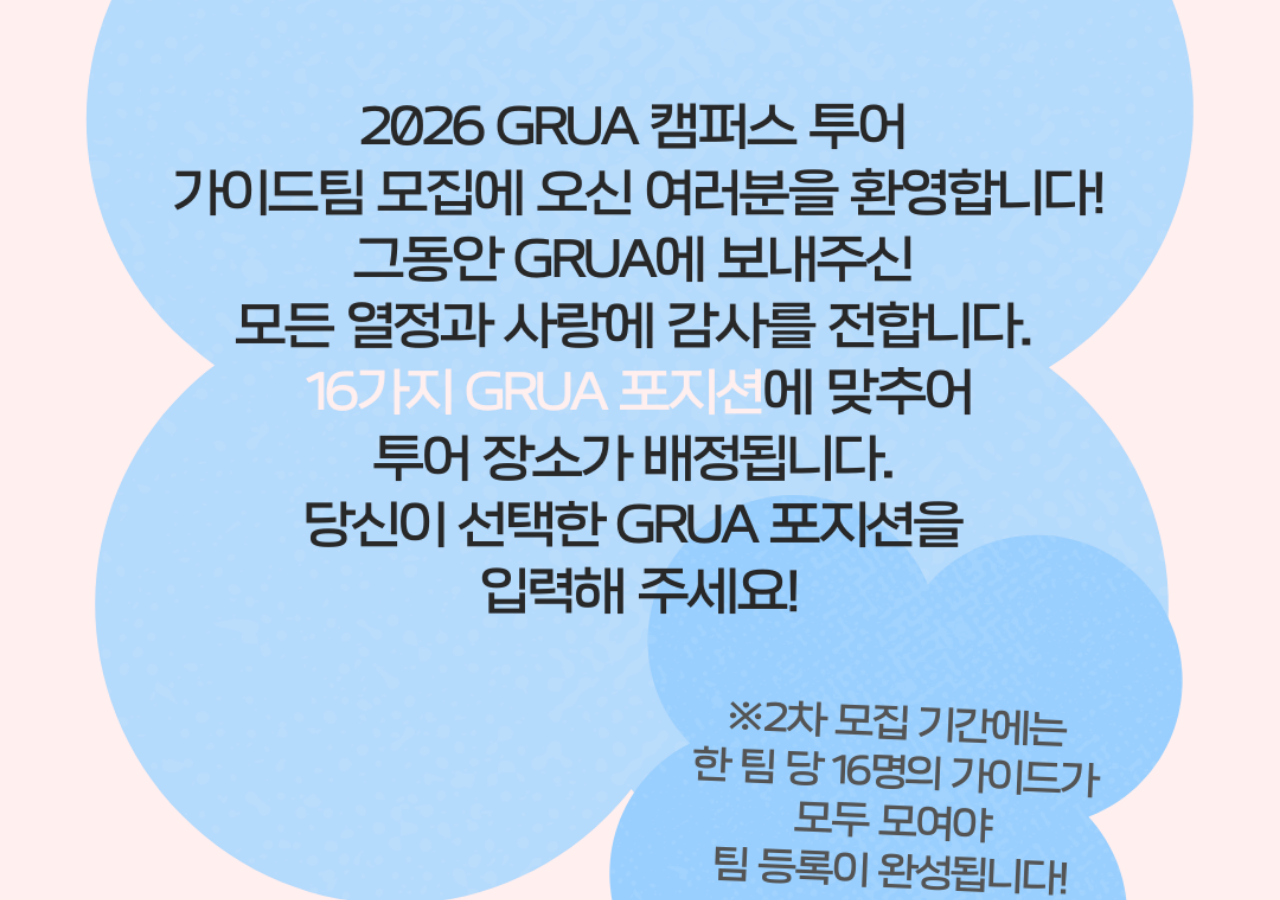
==== index.html @ ca91fb46 "Update index.html" ====
<!DOCTYPE html>
<html lang="ko">
<head>
  <meta charset="UTF-8" />
  <meta name="viewport" content="width=device-width, initial-scale=1.0" />
  <title>2026 GRUA 캠퍼스 투어 가이드팀 모집</title>
  <link rel="stylesheet" href="./assets/style.css" />
</head>
<body class="intro-body">
  <main class="intro-page">
    <img
      id="introImage"
      src="./assets/intro-image.png"
      alt="2026 GRUA 캠퍼스 투어 가이드팀 모집"
      class="intro-image"
    />
  </main>

  <script>
    const introImage = document.getElementById("introImage");
    if (introImage) {
      introImage.addEventListener("click", () => {
        window.location.href = "./index.html";
      });
    }
  </script>
</body>
</html>
---- assets/style.css ----
* {
  box-sizing: border-box;
}

body {
  margin: 0;
  font-family: "Apple SD Gothic Neo", "Noto Sans KR", sans-serif;
  background: #f7f4ef;
  color: #2f2a25;
}

.hidden {
  display: none !important;
}

/* INTRO */
.intro-image-page {
  min-height: 100vh;
  position: relative;
  background: #111;
  display: flex;
  align-items: center;
  justify-content: center;
  overflow: hidden;
}

.intro-image {
  width: 100%;
  height: 100vh;
  object-fit: cover;
  display: block;
}

.clickable-intro {
  cursor: pointer;
}

/* MAIN */
.page {
  max-width: 1180px;
  margin: 0 auto;
  padding: 40px 20px 80px;
}

.hero {
  text-align: center;
  margin-bottom: 28px;
  padding: 36px 20px;
  background: #fffaf3;
  border: 1px solid #e4d9ca;
  border-radius: 24px;
}

.eyebrow {
  margin: 0 0 10px;
  font-size: 12px;
  letter-spacing: 0.18em;
  color: #8b6f52;
}

.hero h1 {
  margin: 0 0 12px;
  font-size: 36px;
  line-height: 1.2;
}

.hero-desc {
  margin: 0;
  line-height: 1.7;
  color: #5f5348;
}

.layout {
  display: grid;
  gap: 20px;
}

.card {
  background: #fff;
  border: 1px solid #e7ddd1;
  border-radius: 22px;
  padding: 24px;
  box-shadow: 0 10px 25px rgba(60, 40, 10, 0.04);
}

.card h2 {
  margin: 0 0 14px;
  font-size: 22px;
}

.section-desc {
  margin: 0 0 16px;
  color: #6a5d52;
}

.form-row {
  display: flex;
  flex-direction: column;
  gap: 8px;
  margin-bottom: 14px;
}

.form-row label {
  font-size: 14px;
  font-weight: 600;
}

.form-row input {
  width: 100%;
  border: 1px solid #d7c9b8;
  border-radius: 14px;
  padding: 14px 16px;
  font-size: 16px;
  background: #fffcf8;
}

.primary-btn {
  width: 100%;
  border: none;
  border-radius: 14px;
  padding: 14px 16px;
  font-size: 16px;
  font-weight: 700;
  background: #6f4d38;
  color: #fff;
  cursor: pointer;
  transition: 0.2s ease;
}

.primary-btn:hover {
  transform: translateY(-1px);
  opacity: 0.95;
}

.type-info {
  margin-top: 14px;
  padding: 14px;
  border-radius: 16px;
  background: #faf3e8;
  border: 1px solid #eadcc8;
}

.message-box {
  min-height: 28px;
  margin-top: 14px;
  font-size: 15px;
  line-height: 1.5;
}

.message-box.success {
  color: #1f6b46;
}

.message-box.error {
  color: #a23131;
}

.message-box.info {
  color: #6a4d2e;
}

.map-wrap {
  position: relative;
  width: 100%;
  max-width: 980px;
  margin: 0 auto;
  border-radius: 22px;
  overflow: hidden;
  border: 1px solid #e3d7c8;
  background: #f3ecdf;
}

.campus-map {
  display: block;
  width: 100%;
  height: auto;
}

#mapPoints {
  position: absolute;
  inset: 0;
}

.map-point {
  position: absolute;
  width: 22px;
  height: 22px;
  border: none;
  border-radius: 999px;
  background: rgba(111, 77, 56, 0.92);
  box-shadow:
    0 0 0 6px rgba(111, 77, 56, 0.16),
    0 0 0 12px rgba(111, 77, 56, 0.08);
  cursor: pointer;
  transform: translate(-50%, -50%);
  transition: transform 0.2s ease, box-shadow 0.2s ease;
}

.map-point::after {
  content: "";
  position: absolute;
  inset: 5px;
  border-radius: 999px;
  background: #fff7ef;
}

.map-point:hover {
  transform: translate(-50%, -50%) scale(1.08);
}

.map-point.active-correct {
  background: rgba(34, 116, 76, 0.95);
  box-shadow:
    0 0 0 8px rgba(34, 116, 76, 0.2),
    0 0 0 16px rgba(34, 116, 76, 0.1);
}

.map-point.active-wrong {
  background: rgba(172, 55, 55, 0.95);
  box-shadow:
    0 0 0 8px rgba(172, 55, 55, 0.18),
    0 0 0 16px rgba(172, 55, 55, 0.08);
}

.point-label {
  position: absolute;
  left: 50%;
  bottom: calc(100% + 10px);
  transform: translateX(-50%);
  white-space: nowrap;
  padding: 6px 10px;
  border-radius: 999px;
  background: rgba(47, 42, 37, 0.92);
  color: white;
  font-size: 12px;
  font-weight: 700;
  opacity: 0;
  pointer-events: none;
  transition: opacity 0.18s ease;
}

.map-point:hover .point-label {
  opacity: 1;
}

/* RESULT PAGE */
.result-page {
  min-height: 100vh;
  display: flex;
  align-items: center;
  justify-content: center;
  padding: 24px;
}

.result-screen {
  width: 100%;
  max-width: 760px;
  text-align: center;
  background: linear-gradient(180deg, #fffaf2, #fff5e9);
  border: 1px solid #d8bea0;
  border-radius: 28px;
  padding: 36px 24px;
  box-shadow: 0 20px 40px rgba(60, 30, 10, 0.08);
}

.result-badge {
  display: inline-block;
  margin-bottom: 10px;
  padding: 7px 12px;
  border-radius: 999px;
  font-size: 12px;
  letter-spacing: 0.14em;
  font-weight: 800;
  color: #7a5a3d;
  background: #f2e6d6;
}

.result-screen h1 {
  margin: 0 0 14px;
  font-size: 34px;
}

.result-type {
  margin: 0 0 8px;
  font-size: 18px;
  font-weight: 800;
  color: #5e4735;
}

.result-building {
  margin: 0 0 14px;
  font-size: 16px;
  color: #7a6758;
}

.result-desc {
  line-height: 1.7;
  color: #5c4f43;
}

.result-desc.big {
  font-size: 17px;
}

.bear-image {
  display: block;
  max-width: 100%;
  width: 480px;
  margin: 20px auto 0;
  border-radius: 20px;
  border: 1px solid #e1d2bf;
  box-shadow: 0 12px 30px rgba(70, 40, 10, 0.08);
}

.back-link {
  display: inline-block;
  margin-top: 22px;
  color: #6f4d38;
  font-weight: 700;
  text-decoration: none;
}

.back-link:hover {
  text-decoration: underline;
}

@media (max-width: 768px) {
  .page {
    padding: 24px 16px 60px;
  }

  .hero h1,
  .result-screen h1 {
    font-size: 28px;
  }

  .card,
  .result-screen {
    padding: 18px;
  }

  .map-point {
    width: 18px;
    height: 18px;
  }

  .point-label {
    font-size: 11px;
    padding: 5px 8px;
  }
}
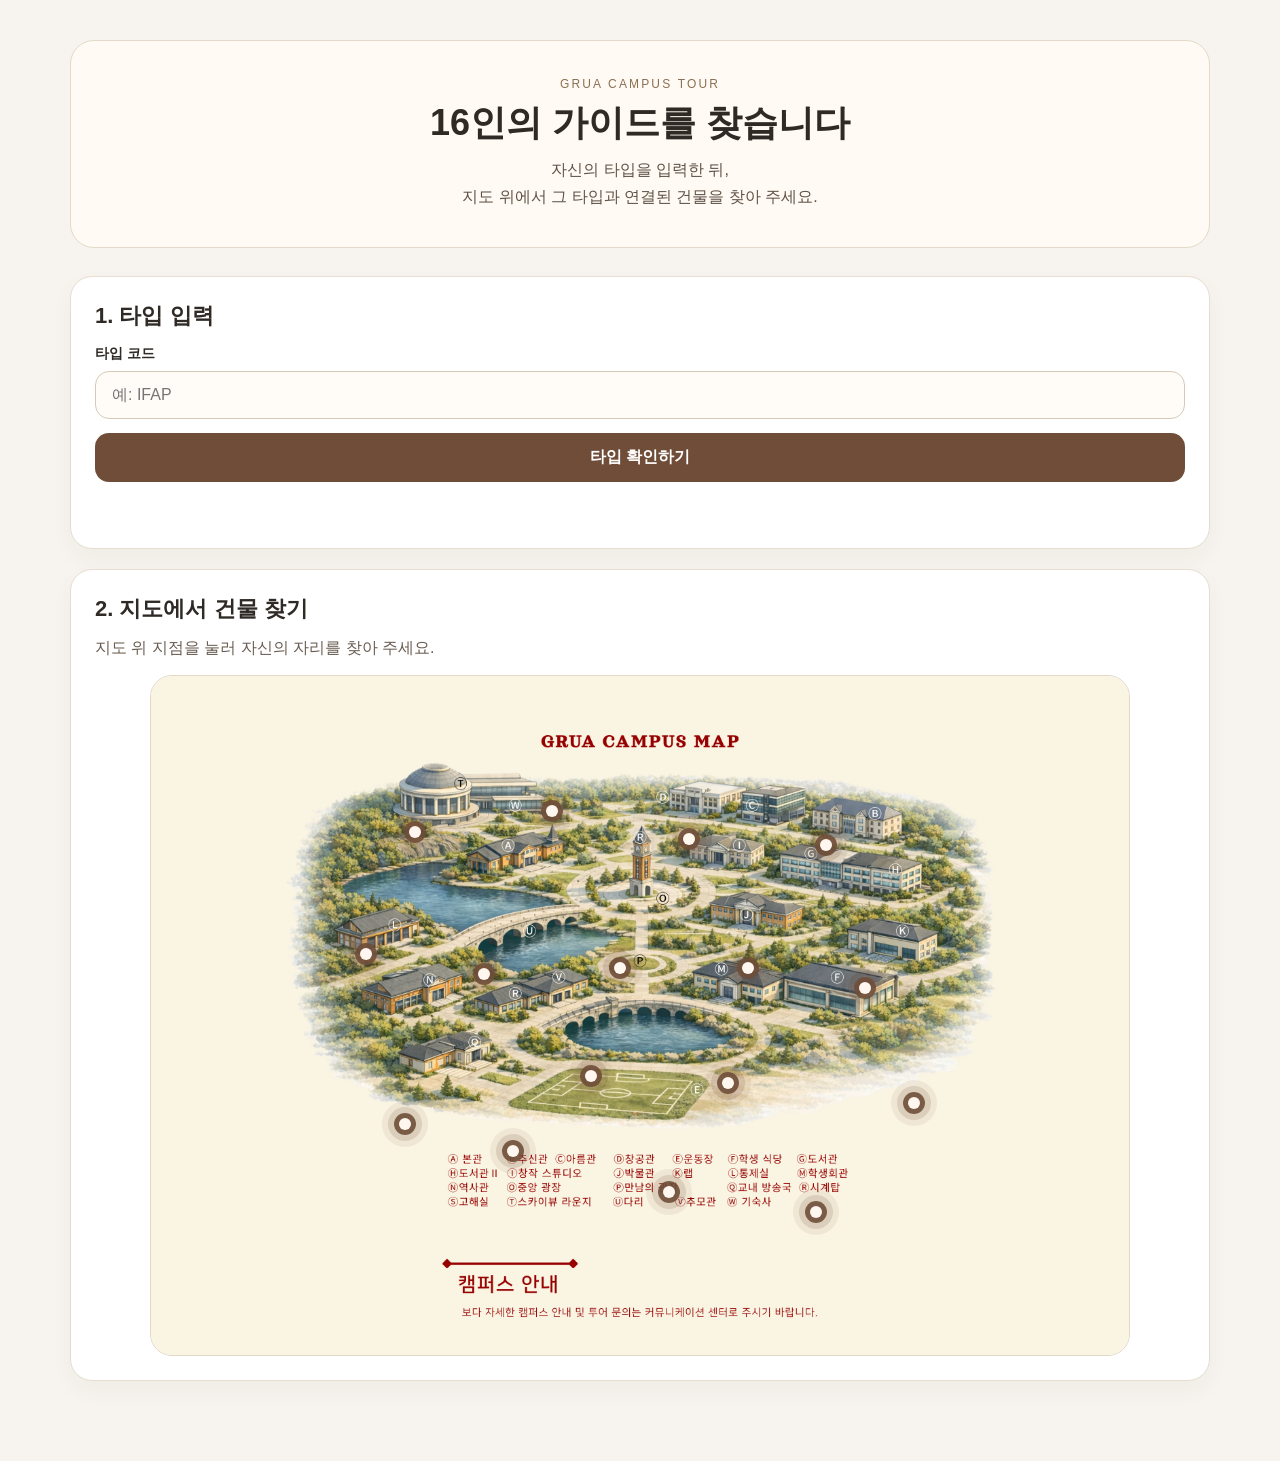
==== commit 3e79a947: "Update index.html" ====
--- a/index.html
+++ b/index.html
@@ -3,26 +3,65 @@
 <head>
   <meta charset="UTF-8" />
   <meta name="viewport" content="width=device-width, initial-scale=1.0" />
-  <title>2026 GRUA 캠퍼스 투어 가이드팀 모집</title>
+  <title>GRUA 캠퍼스 투어 가이드팀 모집</title>
   <link rel="stylesheet" href="./assets/style.css" />
 </head>
-<body class="intro-body">
-  <main class="intro-page">
-    <img
-      id="introImage"
-      src="./assets/intro-image.png"
-      alt="2026 GRUA 캠퍼스 투어 가이드팀 모집"
-      class="intro-image"
-    />
-  </main>
+<body>
+  <div class="page">
+    <header class="hero">
+      <p class="eyebrow">GRUA CAMPUS TOUR</p>
+      <h1>16인의 가이드를 찾습니다</h1>
+      <p class="hero-desc">
+        자신의 타입을 입력한 뒤,<br />
+        지도 위에서 그 타입과 연결된 건물을 찾아 주세요.
+      </p>
+    </header>
 
-  <script>
-    const introImage = document.getElementById("introImage");
-    if (introImage) {
-      introImage.addEventListener("click", () => {
-        window.location.href = "./index.html";
-      });
-    }
-  </script>
+    <main class="layout">
+      <section class="card">
+        <h2>1. 타입 입력</h2>
+
+        <div class="form-row">
+          <label for="typeCode">타입 코드</label>
+          <input id="typeCode" type="text" placeholder="예: IFAP" maxlength="4" />
+        </div>
+
+        <button id="typeConfirmBtn" class="primary-btn">타입 확인하기</button>
+
+        <div id="typeInfo" class="type-info hidden">
+          <p><strong>입력한 타입:</strong> <span id="confirmedType"></span></p>
+          <p><strong>안내:</strong> 지도에서 연결된 건물을 클릭해 주세요.</p>
+        </div>
+
+        <div id="messageBox" class="message-box"></div>
+      </section>
+
+      <section class="card">
+        <h2>2. 지도에서 건물 찾기</h2>
+        <p class="section-desc">
+          지도 위 지점을 눌러 자신의 자리를 찾아 주세요.
+        </p>
+
+        <div class="map-wrap">
+          <img src="./assets/campus-map.png" alt="GRUA 캠퍼스 지도" class="campus-map" />
+          <div id="mapPoints"></div>
+        </div>
+      </section>
+
+      <section id="resultCard" class="card result-card hidden">
+        <div class="result-badge">GUIDE TEAM</div>
+        <h2>가이드팀 등록 완료</h2>
+        <p id="resultTypeText" class="result-type"></p>
+        <p id="resultBuildingText" class="result-building"></p>
+        <p class="result-desc">
+          당신의 자리가 확인되었습니다.<br />
+          곰돌이 가이드팀이 당신을 맞이합니다.
+        </p>
+        <img src="./assets/bear-team.png" alt="곰돌이 가이드팀" class="bear-image" />
+      </section>
+    </main>
+  </div>
+
+  <script src="./assets/app.js"></script>
 </body>
 </html>
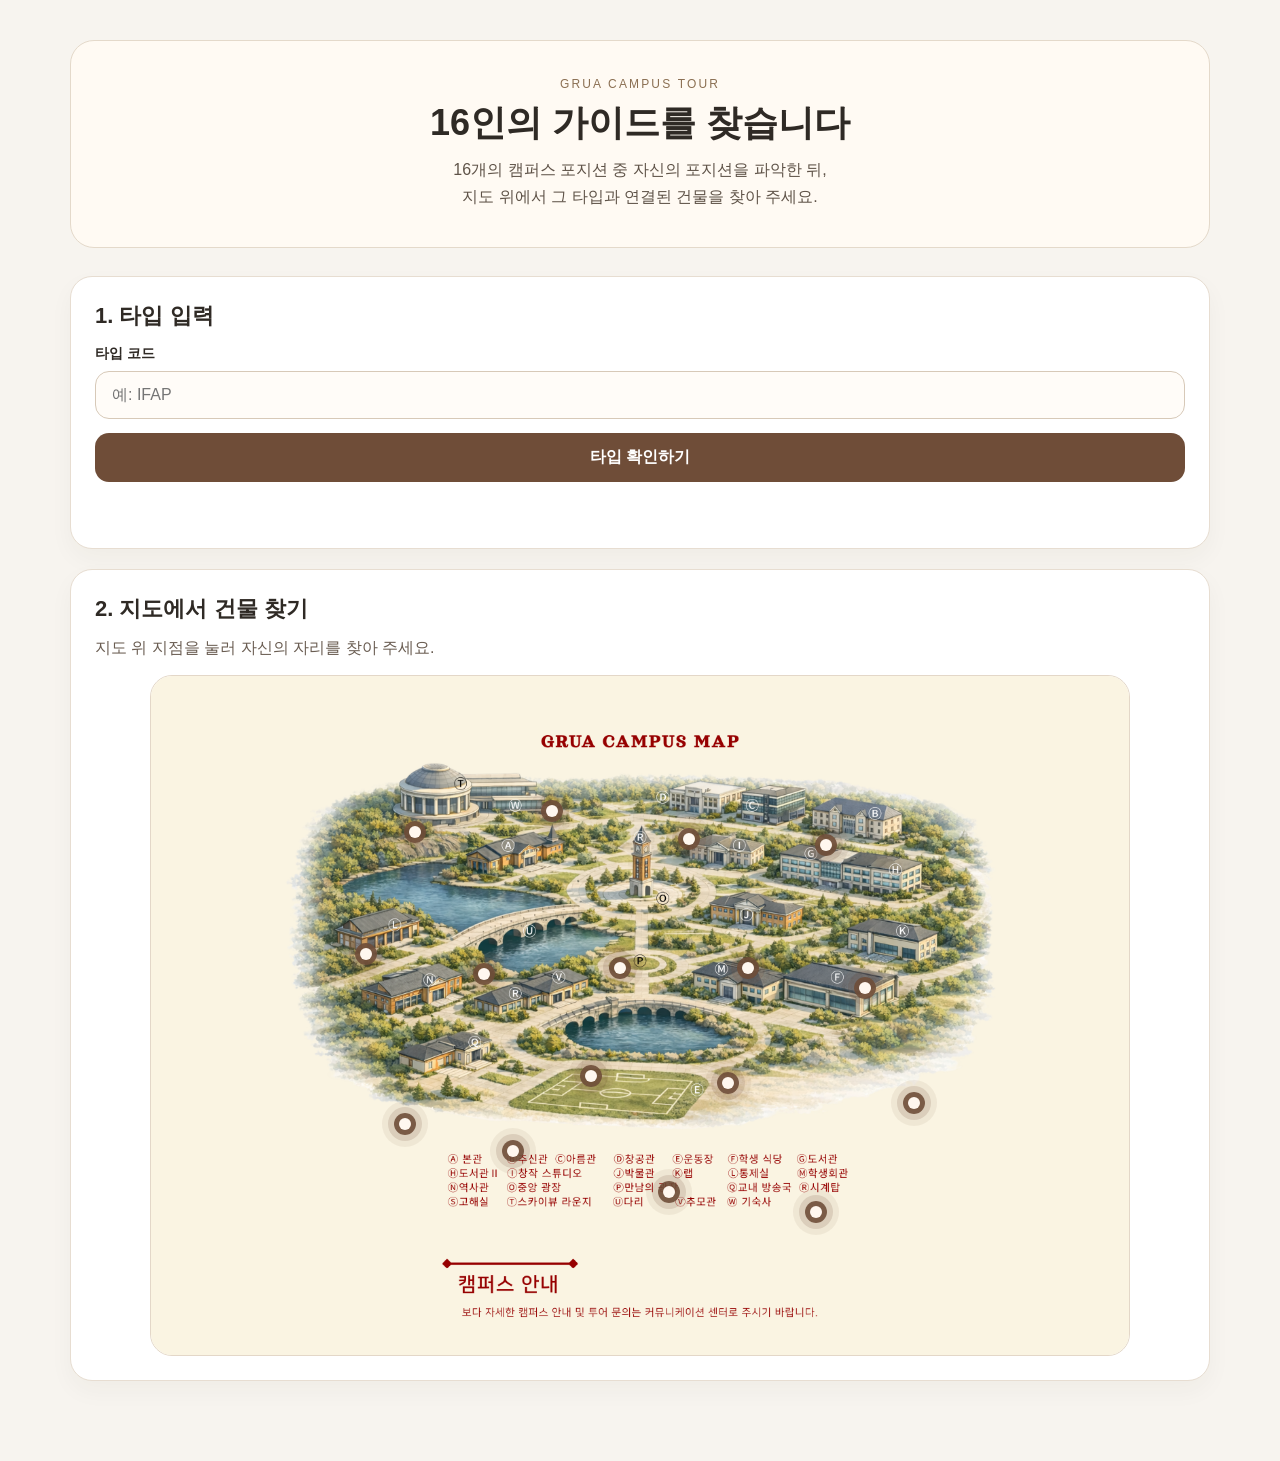
==== commit ffbf94d2: "Update index.html" ====
--- a/index.html
+++ b/index.html
@@ -12,7 +12,7 @@
       <p class="eyebrow">GRUA CAMPUS TOUR</p>
       <h1>16인의 가이드를 찾습니다</h1>
       <p class="hero-desc">
-        자신의 타입을 입력한 뒤,<br />
+        16개의 캠퍼스 포지션 중 자신의 포지션을 파악한 뒤,<br />
         지도 위에서 그 타입과 연결된 건물을 찾아 주세요.
       </p>
     </header>
@@ -55,7 +55,7 @@
         <p id="resultBuildingText" class="result-building"></p>
         <p class="result-desc">
           당신의 자리가 확인되었습니다.<br />
-          곰돌이 가이드팀이 당신을 맞이합니다.
+          2차 지원때 만나요!
         </p>
         <img src="./assets/bear-team.png" alt="곰돌이 가이드팀" class="bear-image" />
       </section>
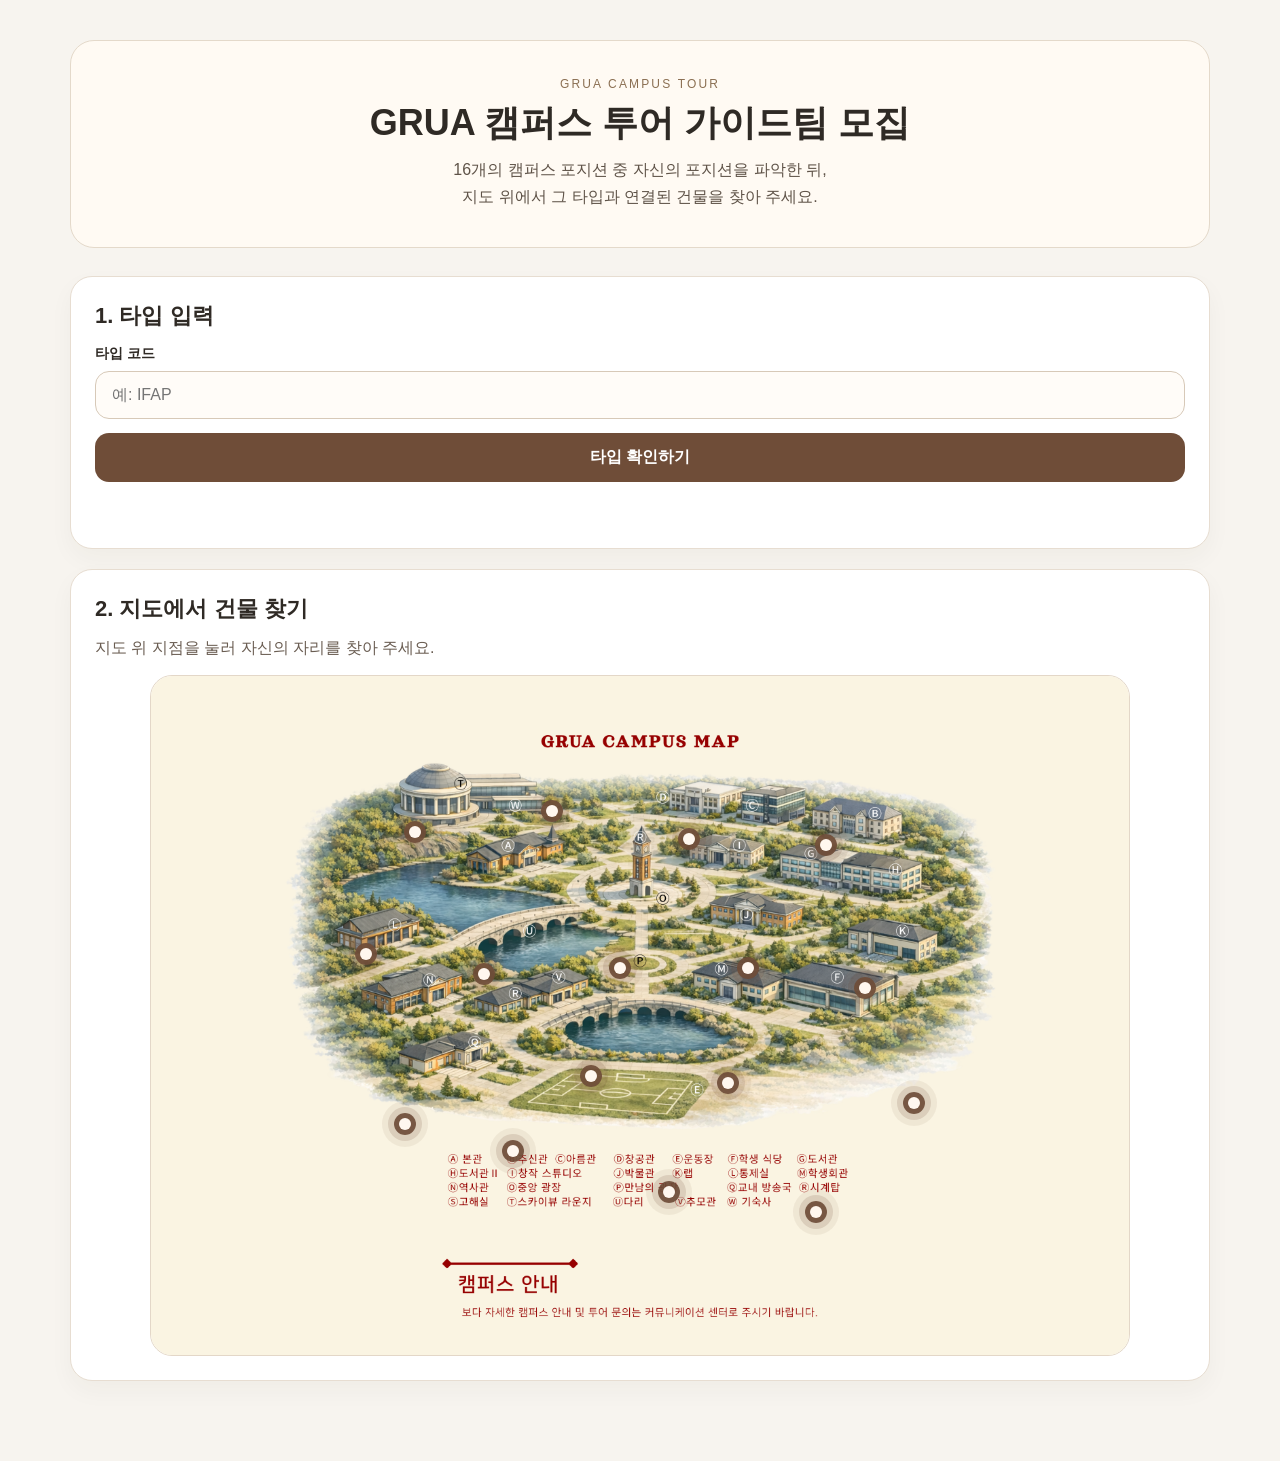
==== commit 474e7d12: "Update index.html" ====
--- a/index.html
+++ b/index.html
@@ -10,7 +10,7 @@
   <div class="page">
     <header class="hero">
       <p class="eyebrow">GRUA CAMPUS TOUR</p>
-      <h1>16인의 가이드를 찾습니다</h1>
+      <h1>GRUA 캠퍼스 투어 가이드팀 모집</h1>
       <p class="hero-desc">
         16개의 캠퍼스 포지션 중 자신의 포지션을 파악한 뒤,<br />
         지도 위에서 그 타입과 연결된 건물을 찾아 주세요.
--- a/assets/style.css
+++ b/assets/style.css
@@ -9,33 +9,6 @@
   color: #2f2a25;
 }
 
-.hidden {
-  display: none !important;
-}
-
-/* INTRO */
-.intro-image-page {
-  min-height: 100vh;
-  position: relative;
-  background: #111;
-  display: flex;
-  align-items: center;
-  justify-content: center;
-  overflow: hidden;
-}
-
-.intro-image {
-  width: 100%;
-  height: 100vh;
-  object-fit: cover;
-  display: block;
-}
-
-.clickable-intro {
-  cursor: pointer;
-}
-
-/* MAIN */
 .page {
   max-width: 1180px;
   margin: 0 auto;
@@ -112,6 +85,13 @@
   padding: 14px 16px;
   font-size: 16px;
   background: #fffcf8;
+  color: #2f2a25;
+}
+
+.form-row input:focus {
+  outline: none;
+  border-color: #9f8167;
+  box-shadow: 0 0 0 3px rgba(159, 129, 103, 0.14);
 }
 
 .primary-btn {
@@ -124,12 +104,12 @@
   background: #6f4d38;
   color: #fff;
   cursor: pointer;
-  transition: 0.2s ease;
+  transition: transform 0.18s ease, opacity 0.18s ease;
 }
 
 .primary-btn:hover {
   transform: translateY(-1px);
-  opacity: 0.95;
+  opacity: 0.96;
 }
 
 .type-info {
@@ -159,6 +139,11 @@
   color: #6a4d2e;
 }
 
+.hidden {
+  display: none !important;
+}
+
+/* 지도 영역 */
 .map-wrap {
   position: relative;
   width: 100%;
@@ -181,19 +166,20 @@
   inset: 0;
 }
 
+/* 지도 위 클릭 노드 */
 .map-point {
   position: absolute;
   width: 22px;
   height: 22px;
   border: none;
   border-radius: 999px;
-  background: rgba(111, 77, 56, 0.92);
+  background: rgba(111, 77, 56, 0.94);
   box-shadow:
     0 0 0 6px rgba(111, 77, 56, 0.16),
     0 0 0 12px rgba(111, 77, 56, 0.08);
   cursor: pointer;
   transform: translate(-50%, -50%);
-  transition: transform 0.2s ease, box-shadow 0.2s ease;
+  transition: transform 0.18s ease, box-shadow 0.18s ease, background 0.18s ease;
 }
 
 .map-point::after {
@@ -209,17 +195,17 @@
 }
 
 .map-point.active-correct {
-  background: rgba(34, 116, 76, 0.95);
+  background: rgba(34, 116, 76, 0.96);
   box-shadow:
-    0 0 0 8px rgba(34, 116, 76, 0.2),
-    0 0 0 16px rgba(34, 116, 76, 0.1);
+    0 0 0 8px rgba(34, 116, 76, 0.22),
+    0 0 0 16px rgba(34, 116, 76, 0.12);
 }
 
 .map-point.active-wrong {
-  background: rgba(172, 55, 55, 0.95);
+  background: rgba(172, 55, 55, 0.96);
   box-shadow:
-    0 0 0 8px rgba(172, 55, 55, 0.18),
-    0 0 0 16px rgba(172, 55, 55, 0.08);
+    0 0 0 8px rgba(172, 55, 55, 0.2),
+    0 0 0 16px rgba(172, 55, 55, 0.1);
 }
 
 .point-label {
@@ -231,7 +217,7 @@
   padding: 6px 10px;
   border-radius: 999px;
   background: rgba(47, 42, 37, 0.92);
-  color: white;
+  color: #fff;
   font-size: 12px;
   font-weight: 700;
   opacity: 0;
@@ -243,7 +229,7 @@
   opacity: 1;
 }
 
-/* RESULT PAGE */
+/* 결과 페이지 */
 .result-page {
   min-height: 100vh;
   display: flex;
@@ -278,6 +264,7 @@
 .result-screen h1 {
   margin: 0 0 14px;
   font-size: 34px;
+  line-height: 1.2;
 }
 
 .result-type {
@@ -298,14 +285,11 @@
   color: #5c4f43;
 }
 
-.result-desc.big {
-  font-size: 17px;
-}
-
 .bear-image {
   display: block;
   max-width: 100%;
   width: 480px;
+  height: auto;
   margin: 20px auto 0;
   border-radius: 20px;
   border: 1px solid #e1d2bf;
@@ -324,11 +308,16 @@
   text-decoration: underline;
 }
 
+/* 모바일 */
 @media (max-width: 768px) {
   .page {
     padding: 24px 16px 60px;
   }
 
+  .hero {
+    padding: 28px 16px;
+  }
+
   .hero h1,
   .result-screen h1 {
     font-size: 28px;
@@ -348,4 +337,8 @@
     font-size: 11px;
     padding: 5px 8px;
   }
-}
+
+  .bear-image {
+    width: 100%;
+  }
+}
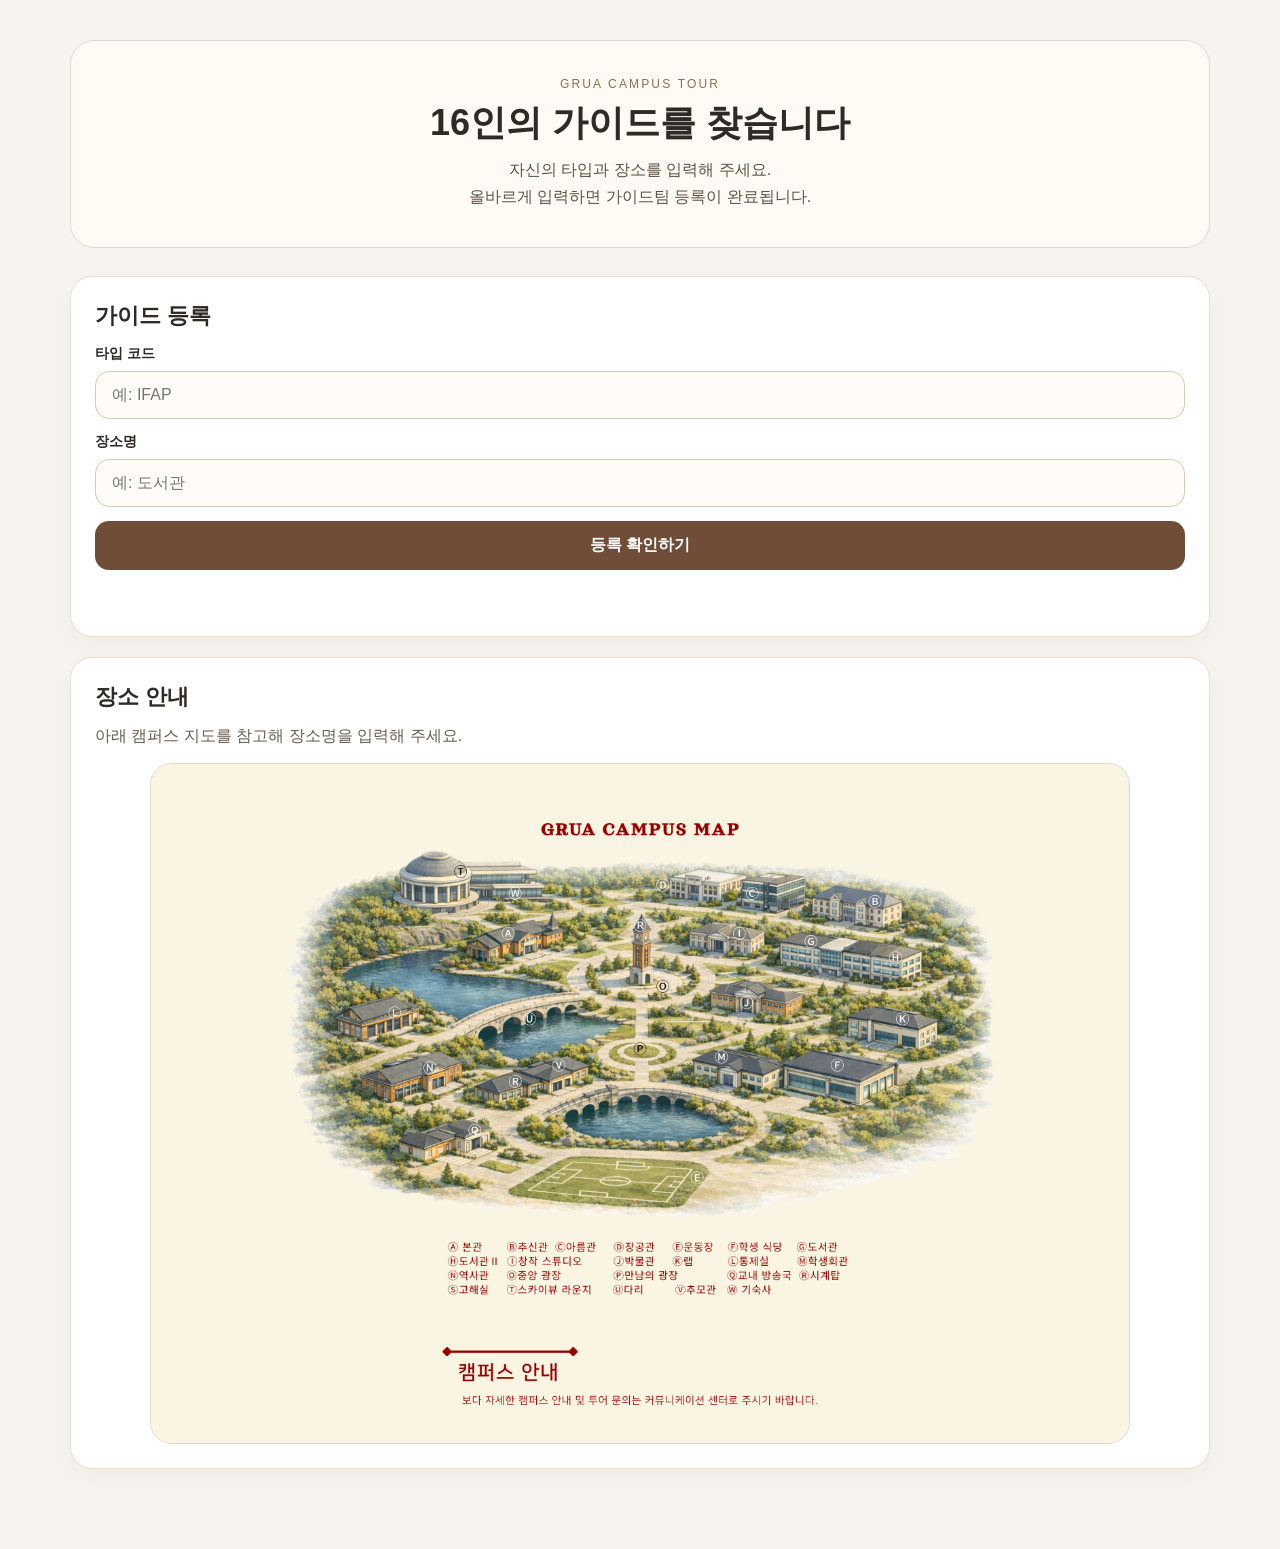
==== commit 23862bf1: "Update index.html" ====
--- a/index.html
+++ b/index.html
@@ -10,54 +10,41 @@
   <div class="page">
     <header class="hero">
       <p class="eyebrow">GRUA CAMPUS TOUR</p>
-      <h1>GRUA 캠퍼스 투어 가이드팀 모집</h1>
+      <h1>16인의 가이드를 찾습니다</h1>
       <p class="hero-desc">
-        16개의 캠퍼스 포지션 중 자신의 포지션을 파악한 뒤,<br />
-        지도 위에서 그 타입과 연결된 건물을 찾아 주세요.
+        자신의 타입과 장소를 입력해 주세요.<br />
+        올바르게 입력하면 가이드팀 등록이 완료됩니다.
       </p>
     </header>
 
     <main class="layout">
       <section class="card">
-        <h2>1. 타입 입력</h2>
+        <h2>가이드 등록</h2>
 
         <div class="form-row">
           <label for="typeCode">타입 코드</label>
           <input id="typeCode" type="text" placeholder="예: IFAP" maxlength="4" />
         </div>
 
-        <button id="typeConfirmBtn" class="primary-btn">타입 확인하기</button>
+        <div class="form-row">
+          <label for="placeName">장소명</label>
+          <input id="placeName" type="text" placeholder="예: 도서관" />
+        </div>
 
-        <div id="typeInfo" class="type-info hidden">
-          <p><strong>입력한 타입:</strong> <span id="confirmedType"></span></p>
-          <p><strong>안내:</strong> 지도에서 연결된 건물을 클릭해 주세요.</p>
-        </div>
+        <button id="submitBtn" class="primary-btn">등록 확인하기</button>
 
         <div id="messageBox" class="message-box"></div>
       </section>
 
       <section class="card">
-        <h2>2. 지도에서 건물 찾기</h2>
+        <h2>장소 안내</h2>
         <p class="section-desc">
-          지도 위 지점을 눌러 자신의 자리를 찾아 주세요.
+          아래 캠퍼스 지도를 참고해 장소명을 입력해 주세요.
         </p>
 
         <div class="map-wrap">
           <img src="./assets/campus-map.png" alt="GRUA 캠퍼스 지도" class="campus-map" />
-          <div id="mapPoints"></div>
         </div>
-      </section>
-
-      <section id="resultCard" class="card result-card hidden">
-        <div class="result-badge">GUIDE TEAM</div>
-        <h2>가이드팀 등록 완료</h2>
-        <p id="resultTypeText" class="result-type"></p>
-        <p id="resultBuildingText" class="result-building"></p>
-        <p class="result-desc">
-          당신의 자리가 확인되었습니다.<br />
-          2차 지원때 만나요!
-        </p>
-        <img src="./assets/bear-team.png" alt="곰돌이 가이드팀" class="bear-image" />
       </section>
     </main>
   </div>
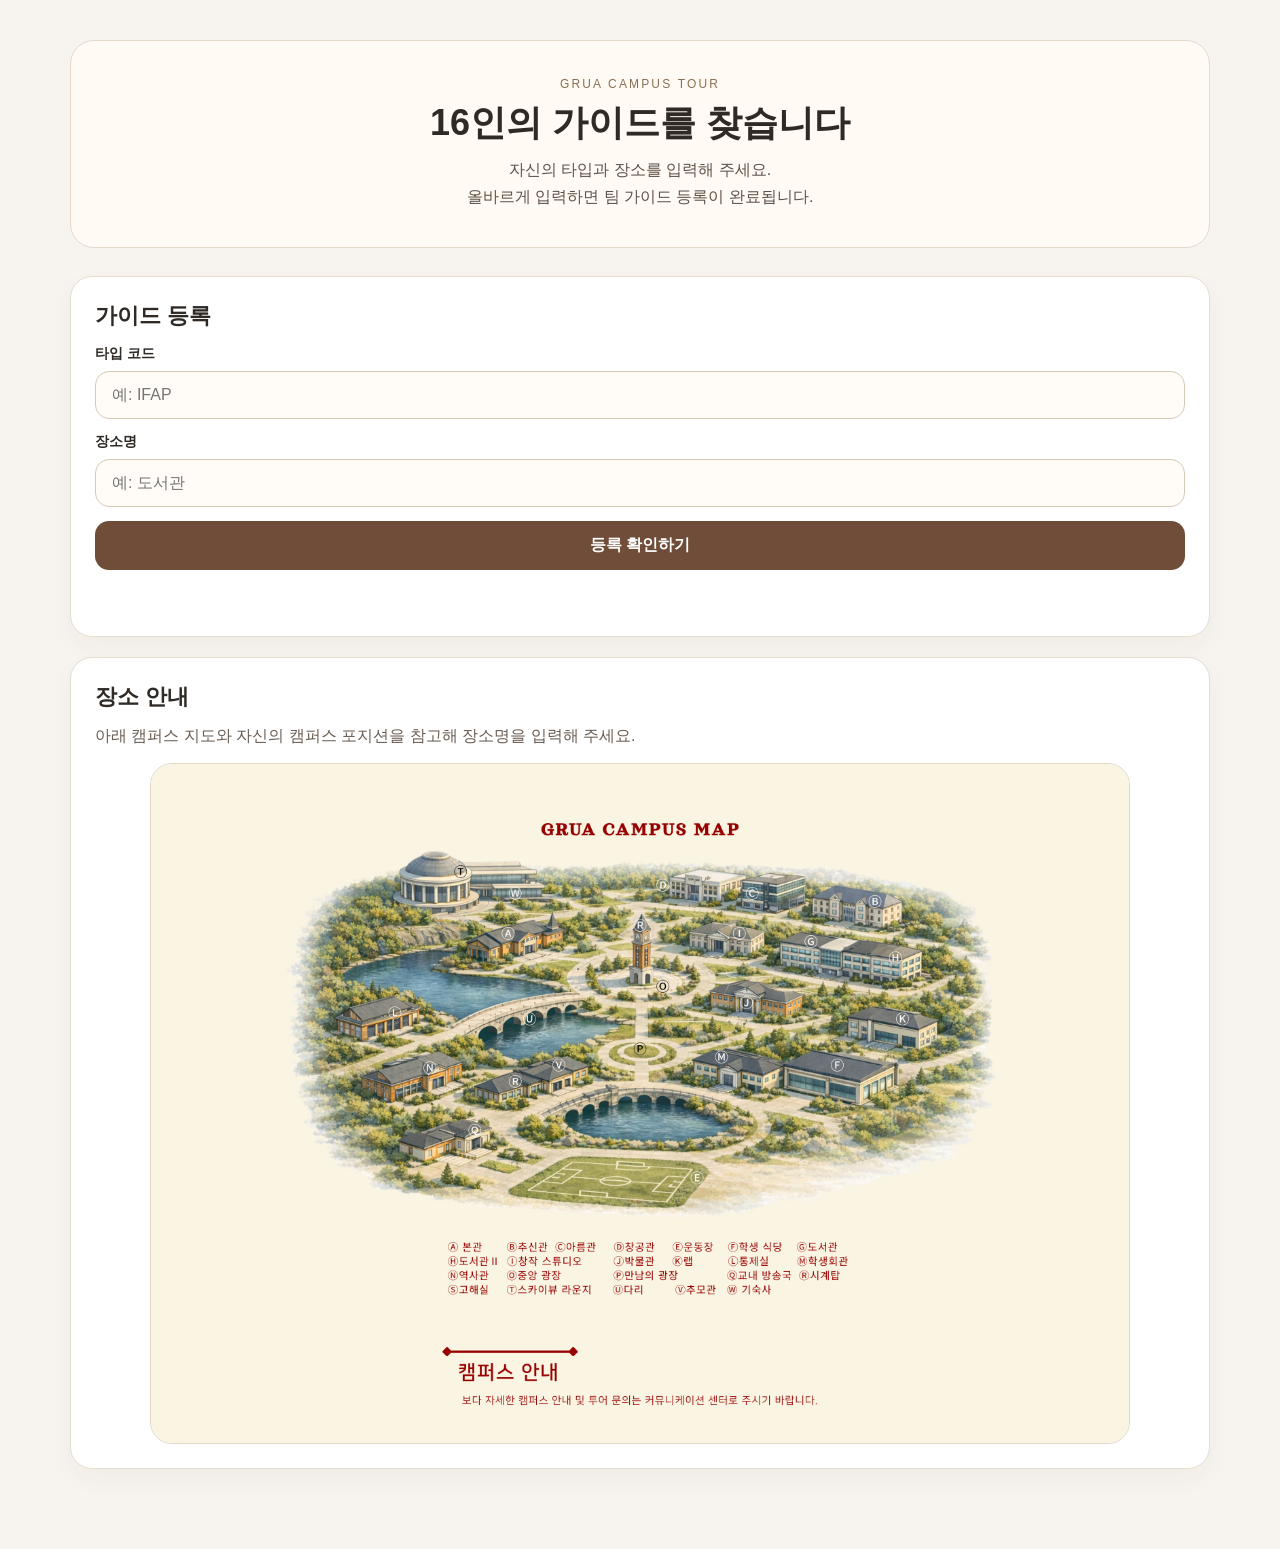
==== commit 003212df: "Update index.html" ====
--- a/index.html
+++ b/index.html
@@ -3,7 +3,7 @@
 <head>
   <meta charset="UTF-8" />
   <meta name="viewport" content="width=device-width, initial-scale=1.0" />
-  <title>GRUA 캠퍼스 투어 가이드팀 모집</title>
+  <title>GRUA 캠퍼스 투어 팀 가이드 모집</title>
   <link rel="stylesheet" href="./assets/style.css" />
 </head>
 <body>
@@ -13,7 +13,7 @@
       <h1>16인의 가이드를 찾습니다</h1>
       <p class="hero-desc">
         자신의 타입과 장소를 입력해 주세요.<br />
-        올바르게 입력하면 가이드팀 등록이 완료됩니다.
+        올바르게 입력하면 팀 가이드 등록이 완료됩니다.
       </p>
     </header>
 
@@ -39,7 +39,7 @@
       <section class="card">
         <h2>장소 안내</h2>
         <p class="section-desc">
-          아래 캠퍼스 지도를 참고해 장소명을 입력해 주세요.
+          아래 캠퍼스 지도와 자신의 캠퍼스 포지션을 참고해 장소명을 입력해 주세요.
         </p>
 
         <div class="map-wrap">
--- a/assets/style.css
+++ b/assets/style.css
@@ -112,14 +112,6 @@
   opacity: 0.96;
 }
 
-.type-info {
-  margin-top: 14px;
-  padding: 14px;
-  border-radius: 16px;
-  background: #faf3e8;
-  border: 1px solid #eadcc8;
-}
-
 .message-box {
   min-height: 28px;
   margin-top: 14px;
@@ -139,13 +131,7 @@
   color: #6a4d2e;
 }
 
-.hidden {
-  display: none !important;
-}
-
-/* 지도 영역 */
 .map-wrap {
-  position: relative;
   width: 100%;
   max-width: 980px;
   margin: 0 auto;
@@ -159,74 +145,6 @@
   display: block;
   width: 100%;
   height: auto;
-}
-
-#mapPoints {
-  position: absolute;
-  inset: 0;
-}
-
-/* 지도 위 클릭 노드 */
-.map-point {
-  position: absolute;
-  width: 22px;
-  height: 22px;
-  border: none;
-  border-radius: 999px;
-  background: rgba(111, 77, 56, 0.94);
-  box-shadow:
-    0 0 0 6px rgba(111, 77, 56, 0.16),
-    0 0 0 12px rgba(111, 77, 56, 0.08);
-  cursor: pointer;
-  transform: translate(-50%, -50%);
-  transition: transform 0.18s ease, box-shadow 0.18s ease, background 0.18s ease;
-}
-
-.map-point::after {
-  content: "";
-  position: absolute;
-  inset: 5px;
-  border-radius: 999px;
-  background: #fff7ef;
-}
-
-.map-point:hover {
-  transform: translate(-50%, -50%) scale(1.08);
-}
-
-.map-point.active-correct {
-  background: rgba(34, 116, 76, 0.96);
-  box-shadow:
-    0 0 0 8px rgba(34, 116, 76, 0.22),
-    0 0 0 16px rgba(34, 116, 76, 0.12);
-}
-
-.map-point.active-wrong {
-  background: rgba(172, 55, 55, 0.96);
-  box-shadow:
-    0 0 0 8px rgba(172, 55, 55, 0.2),
-    0 0 0 16px rgba(172, 55, 55, 0.1);
-}
-
-.point-label {
-  position: absolute;
-  left: 50%;
-  bottom: calc(100% + 10px);
-  transform: translateX(-50%);
-  white-space: nowrap;
-  padding: 6px 10px;
-  border-radius: 999px;
-  background: rgba(47, 42, 37, 0.92);
-  color: #fff;
-  font-size: 12px;
-  font-weight: 700;
-  opacity: 0;
-  pointer-events: none;
-  transition: opacity 0.18s ease;
-}
-
-.map-point:hover .point-label {
-  opacity: 1;
 }
 
 /* 결과 페이지 */
@@ -308,7 +226,6 @@
   text-decoration: underline;
 }
 
-/* 모바일 */
 @media (max-width: 768px) {
   .page {
     padding: 24px 16px 60px;
@@ -328,16 +245,6 @@
     padding: 18px;
   }
 
-  .map-point {
-    width: 18px;
-    height: 18px;
-  }
-
-  .point-label {
-    font-size: 11px;
-    padding: 5px 8px;
-  }
-
   .bear-image {
     width: 100%;
   }
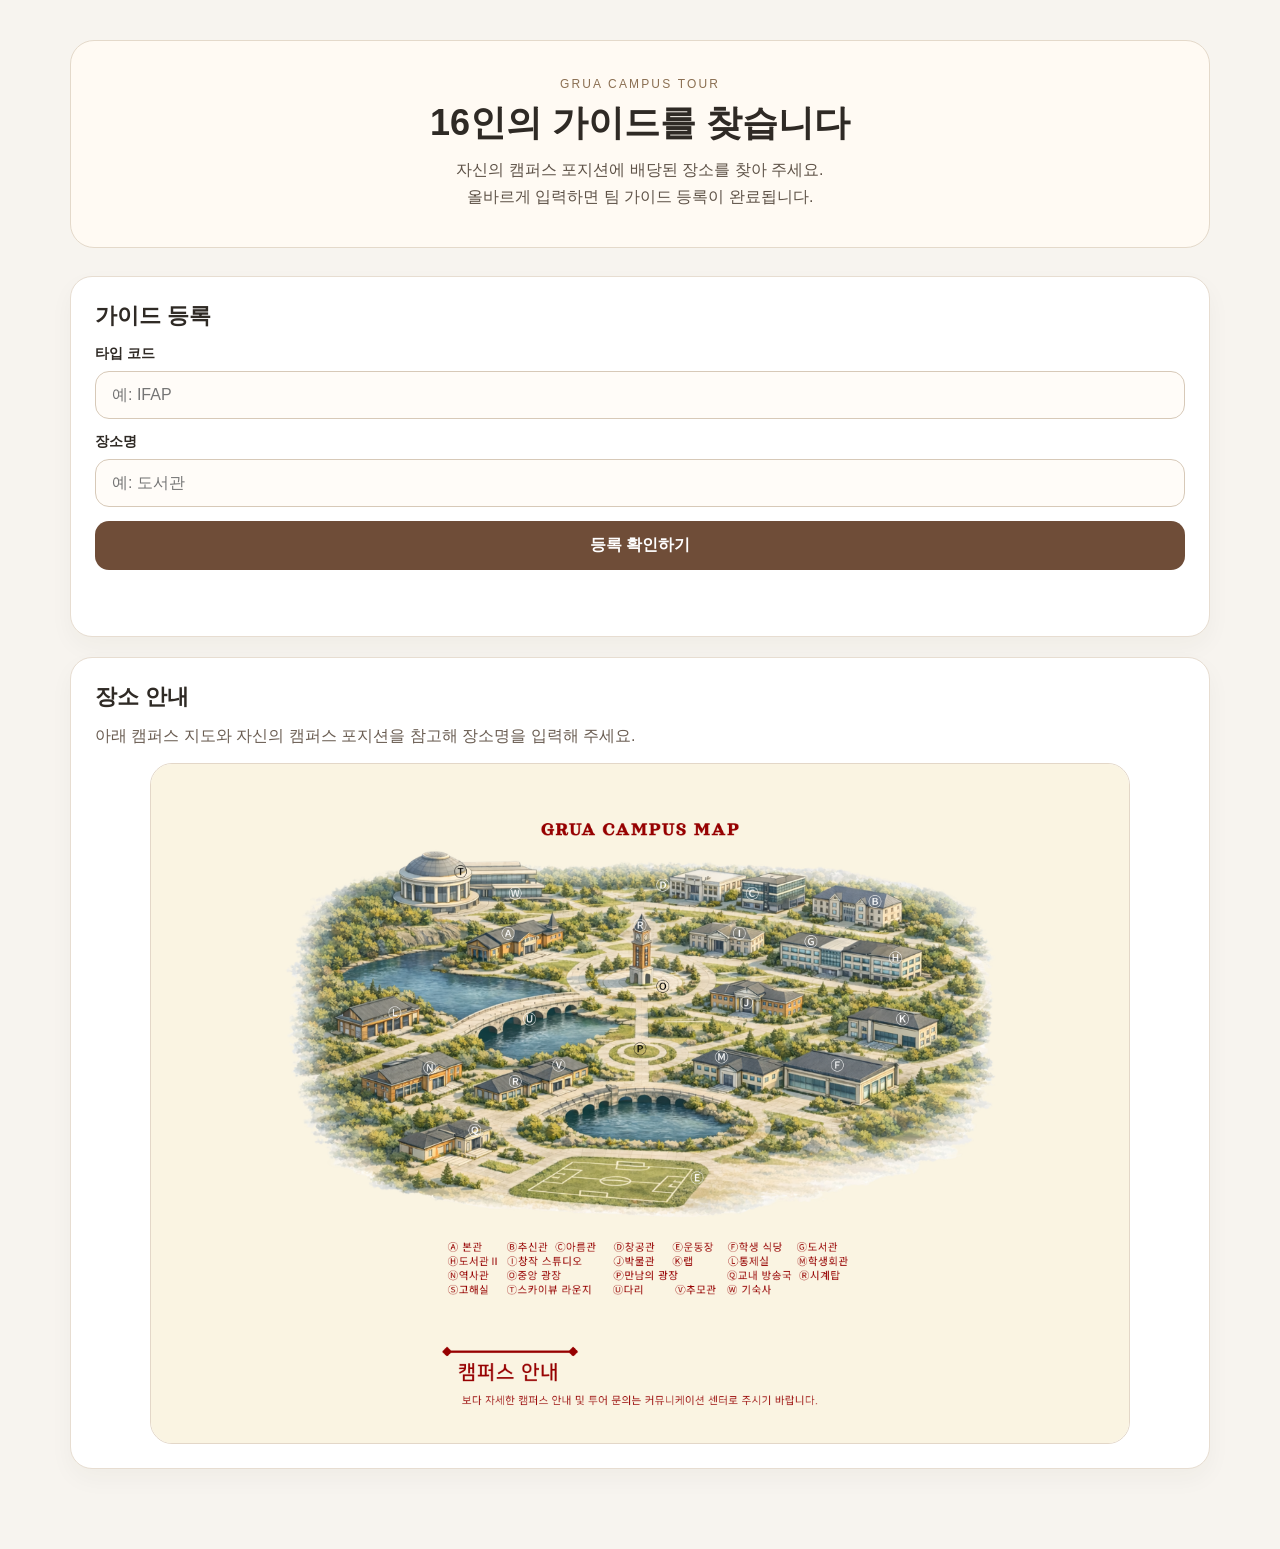
==== commit 516edb3c: "Update index.html" ====
--- a/index.html
+++ b/index.html
@@ -12,7 +12,7 @@
       <p class="eyebrow">GRUA CAMPUS TOUR</p>
       <h1>16인의 가이드를 찾습니다</h1>
       <p class="hero-desc">
-        자신의 타입과 장소를 입력해 주세요.<br />
+        자신의 캠퍼스 포지션에 배당된 장소를 찾아 주세요.<br />
         올바르게 입력하면 팀 가이드 등록이 완료됩니다.
       </p>
     </header>
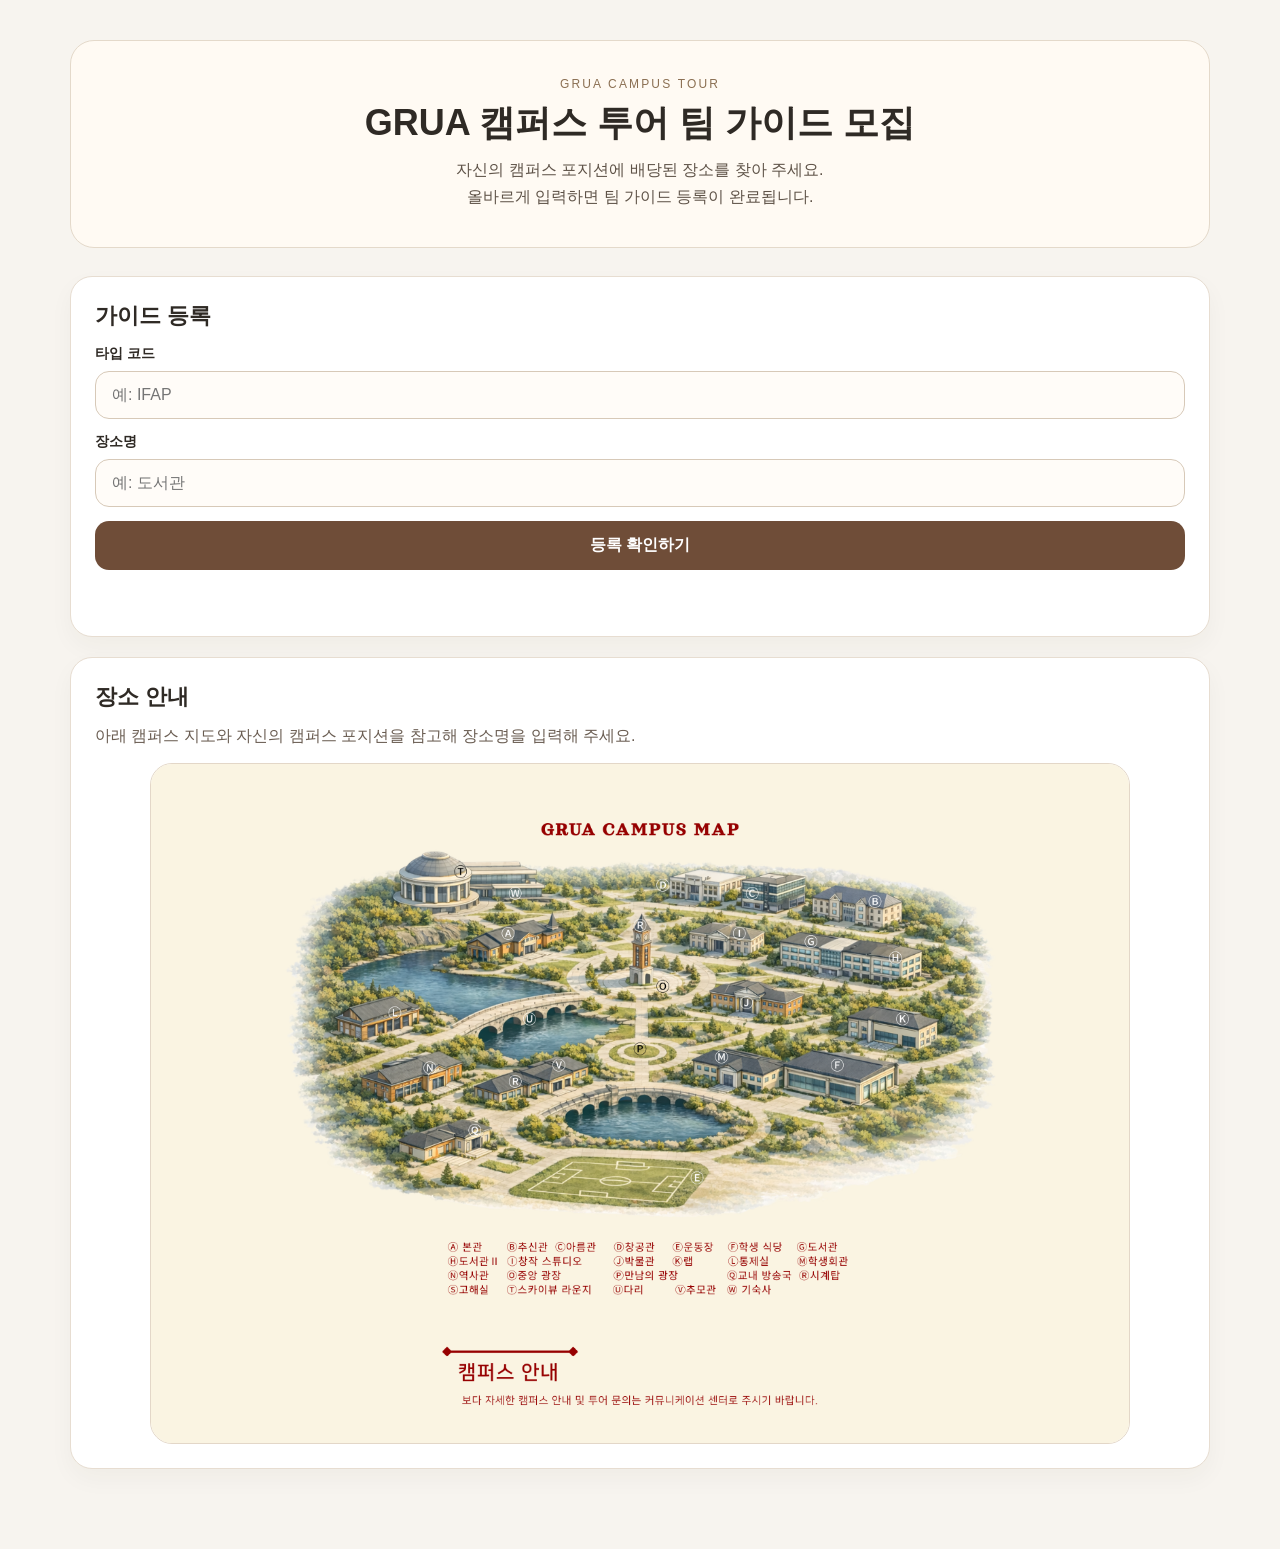
==== commit d6f4d5c9: "Update index.html" ====
--- a/index.html
+++ b/index.html
@@ -10,7 +10,7 @@
   <div class="page">
     <header class="hero">
       <p class="eyebrow">GRUA CAMPUS TOUR</p>
-      <h1>16인의 가이드를 찾습니다</h1>
+      <h1>GRUA 캠퍼스 투어 팀 가이드 모집</h1>
       <p class="hero-desc">
         자신의 캠퍼스 포지션에 배당된 장소를 찾아 주세요.<br />
         올바르게 입력하면 팀 가이드 등록이 완료됩니다.
